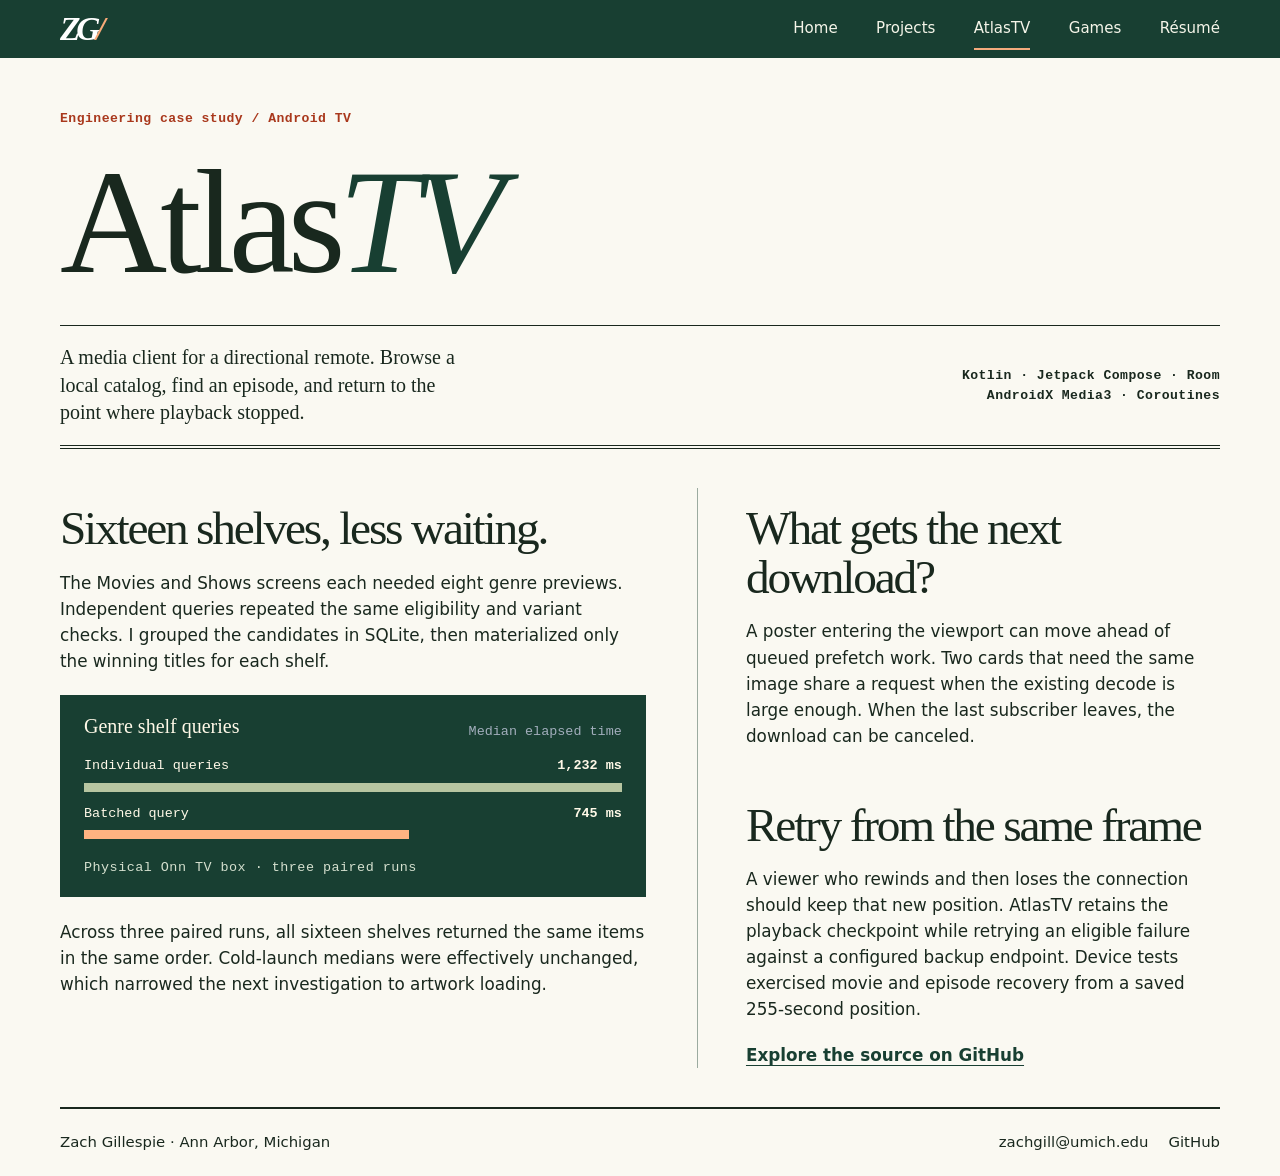
==== atlas.html @ 31c82d28 "Redesign portfolio and feature AtlasTV and games" ====
<!doctype html><html lang="en"><head><meta charset="utf-8"><meta name="viewport" content="width=device-width,initial-scale=1"><title>AtlasTV | Zach Gillespie</title><meta name="description" content="Software projects and playable games by Zach Gillespie, University of Michigan computer science."><link rel="stylesheet" href="style.css"><link rel="stylesheet" href="edition.css"></head><body><a class="skip" href="#main">Skip to content</a><header class="site-header"><div class="nav-wrap"><a class="wordmark" href="index.html">ZG<span>/</span></a><nav aria-label="Main navigation"><a href="index.html">Home</a><a href="projects.html">Projects</a><a href="atlas.html" aria-current="page">AtlasTV</a><a href="metroid.html">Games</a><a href="resume.html">Résumé</a></nav></div></header><main id="main" class="folio"><section class="mast"><p class="rubric">Engineering case study / Android TV</p><h1>Atlas<em>TV</em></h1><div class="mastbase"><p>A media client for a directional remote. Browse a local catalog, find an episode, and return to the point where playback stopped.</p><p>Kotlin · Jetpack Compose · Room<br>AndroidX Media3 · Coroutines</p></div></section><section class="spread"><article class="leadstory"><h2>Sixteen shelves, less waiting.</h2><p>The Movies and Shows screens each needed eight genre previews. Independent queries repeated the same eligibility and variant checks. I grouped the candidates in SQLite, then materialized only the winning titles for each shelf.</p><figure class="timechart"><figcaption>Genre shelf queries <span>Median elapsed time</span></figcaption><div class="measure"><label>Individual queries</label><b>1,232 ms</b><i></i></div><div class="measure faster"><label>Batched query</label><b>745 ms</b><i></i></div><small>Physical Onn TV box · three paired runs</small></figure><p>Across three paired runs, all sixteen shelves returned the same items in the same order. Cold-launch medians were effectively unchanged, which narrowed the next investigation to artwork loading.</p></article><article class="gamesstory"><h2>What gets the next download?</h2><p>A poster entering the viewport can move ahead of queued prefetch work. Two cards that need the same image share a request when the existing decode is large enough. When the last subscriber leaves, the download can be canceled.</p><h2>Retry from the same frame</h2><p>A viewer who rewinds and then loses the connection should keep that new position. AtlasTV retains the playback checkpoint while retrying an eligible failure against a configured backup endpoint. Device tests exercised movie and episode recovery from a saved 255-second position.</p><a class="inklink" href="https://github.com/Zachgille/AtlasTV">Explore the source on GitHub</a></article></section></main><footer class="foliofoot"><span>Zach Gillespie · Ann Arbor, Michigan</span><a href="mailto:zachgill@umich.edu">zachgill@umich.edu</a><a href="https://github.com/Zachgille">GitHub</a></footer></body></html>
---- style.css ----
:root{color-scheme:dark;--bg:#101419;--panel:#161d25;--text:#edf1f5;--muted:#a2aebc;--accent:#73d5ef;--line:#303c49;--mono:Consolas,'Courier New',monospace}*{box-sizing:border-box}html{scroll-behavior:smooth;scroll-padding-top:115px}body{margin:0;background:var(--bg);color:var(--text);font:16px/1.45 'Segoe UI',Arial,sans-serif}a{color:inherit;text-decoration:none}a:hover{color:var(--accent)}button{font:inherit}a,button{touch-action:manipulation}a:focus-visible,button:focus-visible{outline:2px solid var(--accent);outline-offset:6px}img{display:block;max-width:100%;height:auto}p{margin:0 0 1.25rem}h1,h2,h3{line-height:1.08;letter-spacing:-.045em;margin:0 0 1.3rem;font-weight:600}h1{font-size:clamp(2.6rem,5.5vw,5.1rem)}h2{font-size:clamp(2rem,3.4vw,3rem)}h3{font-size:1.35rem;letter-spacing:-.025em}ul{padding-left:1.2rem}li{margin-bottom:.65rem}code{font: .88em var(--mono);color:var(--accent);overflow-wrap:anywhere}strong{font-weight:600}.wrap,.nav-wrap,.site-footer{width:min(1220px,calc(100% - 96px));margin:auto}.prose{max-width:54ch;text-align:justify;hyphens:auto}.lead{font-size:1.14rem;line-height:1.5;color:#c0cad5}.muted{color:#8493a3}.accent{color:var(--accent)}.eyebrow{font:11px/1.5 var(--mono);letter-spacing:.13em;color:var(--accent);text-transform:uppercase;margin-bottom:22px}.site-header{border-bottom:1px solid var(--line);background:rgba(16,20,25,.97);position:sticky;top:0;z-index:10}.nav-wrap{min-height:92px;display:flex;align-items:center;justify-content:space-between;gap:30px}.brand{display:flex;gap:13px;align-items:center;white-space:nowrap;font-size:14px;font-weight:600}.brand small{display:block;font:8px/1.8 var(--mono);letter-spacing:.13em;color:var(--muted);margin-top:2px}.monogram{font-size:29px;letter-spacing:-2px;border-right:1px solid var(--line);padding-right:14px}.monogram span{color:var(--accent)}nav{display:flex;gap:22px;align-items:center}nav a{font-size:12px;color:var(--muted);padding:9px 0;white-space:nowrap}nav a[aria-current]{color:var(--text);box-shadow:0 1px var(--accent)}.skip{position:fixed;top:-80px;left:15px;background:var(--accent);color:var(--bg);padding:12px;z-index:100}.skip:focus{top:10px}.hero{min-height:670px;display:grid;grid-template-columns:1.08fr 1fr;align-items:center;gap:36px;padding-top:65px;padding-bottom:75px}.hero h1{font-size:clamp(3rem,4.75vw,4.5rem);line-height:1.06}.hero .lead{max-width:47ch;font-size:17px;margin-top:28px}.hero-art{position:relative;border:1px solid var(--line);background:radial-gradient(ellipse at 60% 45%,#182932 0,transparent 60%),linear-gradient(#1c273366 1px,transparent 1px),linear-gradient(90deg,#1c273366 1px,transparent 1px);background-size:auto,32px 32px,32px 32px}.hero-art img{width:100%}.art-caption{display:flex;justify-content:space-between;padding:16px 20px;border-top:1px solid var(--line);font:9px var(--mono);letter-spacing:.04em;color:var(--muted)}.status-dot{display:inline-block;width:6px;height:6px;border-radius:50%;background:var(--accent);margin:0 7px 2px 0;box-shadow:0 0 15px #73d5ef55}.hero-actions{display:flex;align-items:center;gap:17px;flex-wrap:wrap;margin-top:30px}.button{display:inline-flex;align-items:center;justify-content:space-between;gap:30px;min-height:46px;padding:12px 18px;border:1px solid var(--line);background:transparent;color:var(--text);font-size:13px;cursor:pointer;transition:background .2s,transform .2s}.button:hover{transform:translateY(-2px);background:#24313b}.button.primary{background:var(--accent);border-color:var(--accent);color:#0b1922}.button.primary:hover{background:#a0e7f8;color:#0b1922}.availability{font-size:11px;color:var(--muted);margin:25px 0 0}.section-heading{display:flex;justify-content:space-between;align-items:flex-end;gap:50px;margin-bottom:36px}.section-heading>p{font-size:14px;max-width:43ch;color:var(--muted)}.section-heading h2{margin:0}.selected{padding:50px 0 90px;border-top:1px solid var(--line)}.project-list{display:grid;gap:20px}.project-card{border:1px solid var(--line);display:grid;grid-template-columns:1fr 1fr;background:var(--panel);transition:border-color .25s,transform .25s;overflow:hidden}.project-card:hover{color:var(--text);border-color:#6699ad;transform:translateY(-3px)}.card-visual{background:#121a22;display:flex;align-items:center;justify-content:center;padding:25px;border-right:1px solid var(--line)}.card-visual img{width:100%;transition:transform .3s}.project-card:hover img{transform:scale(1.025)}.card-copy{padding:34px 38px}.card-copy .eyebrow{margin-bottom:14px}.card-copy h3{font-size:25px;display:flex;justify-content:space-between;gap:14px}.card-copy h3 span{color:var(--accent);font-size:21px}.card-copy p:not(.eyebrow){color:var(--muted);max-width:46ch;font-size:14px;text-align:justify;hyphens:auto}.card-proof{color:var(--accent);font:23px var(--mono);margin:25px 0}.card-proof small{display:block;color:var(--muted);font:11px/1.6 'Segoe UI',Arial,sans-serif;margin-top:6px}.tags{display:flex;gap:7px;flex-wrap:wrap}.tags span{font:10px var(--mono);color:#b6c3d0;border:1px solid var(--line);padding:6px 9px}.about-section{display:grid;grid-template-columns:1fr 1fr;gap:60px;padding:80px 0;border-top:1px solid var(--line)}.about-copy p{color:var(--muted)}.about-copy h3{margin-top:35px}.text-link{font-size:13px;color:var(--accent);border-bottom:1px solid #426476;padding-bottom:5px}.contact-band{padding:58px 0 75px;border-top:1px solid var(--line)}.contact-band h2{font-size:clamp(2rem,4vw,3.5rem)}.site-footer{padding:40px 0 24px;border-top:1px solid var(--line);display:grid;grid-template-columns:1fr auto;gap:15px}.footer-name{font-size:18px;font-weight:600}.site-footer p{font-size:11px;color:var(--muted);margin:9px 0}.footer-links{display:flex;gap:25px;align-items:flex-start;font-size:12px}.site-footer .footer-note{grid-column:1/-1;font:9px var(--mono);margin-top:25px}.page-intro{padding:80px 0 55px}.page-intro .lead{margin-top:25px}.projects-page{padding-bottom:80px}.approach{padding:50px 0 80px;border-top:1px solid var(--line)}.three-columns{display:grid;grid-template-columns:repeat(3,1fr);gap:45px}.three-columns h2{font-size:23px;line-height:1.2;letter-spacing:-.025em}.three-columns p{font-size:14px;color:var(--muted)}.case-intro{padding:40px 0 50px}.back{display:inline-block;font-size:12px;color:var(--muted);margin-bottom:40px}.case-intro h1{max-width:1000px}.case-intro .lead{margin-bottom:30px}.metrics{display:grid;grid-template-columns:repeat(3,1fr);border-top:1px solid var(--line);border-bottom:1px solid var(--line)}.metrics>div{padding:27px 24px 29px;border-right:1px solid var(--line)}.metrics>div:first-child{padding-left:0}.metrics>div:last-child{border:0}.metrics strong{display:block;font-size:37px;font-weight:500;letter-spacing:-.035em;color:var(--accent);line-height:1.2}.metrics span{display:block;font-size:11px;color:var(--muted);margin-top:9px}.case-section{padding:65px 0;border-bottom:1px solid var(--line)}.two-columns{display:grid;grid-template-columns:1fr 1fr;gap:70px}.two-columns p{color:var(--muted);font-size:15px}.evidence-box{background:var(--panel);border:1px solid var(--line);padding:32px;align-self:start}.clean-list{list-style:none;padding:0;font-size:13px;color:var(--muted);margin:25px 0}.clean-list li{border-top:1px solid var(--line);padding:12px 0;margin:0}.explorer{margin-top:32px;border:1px solid var(--line);background:#141c24}.step-grid{display:grid;grid-template-columns:repeat(4,1fr);border-bottom:1px solid var(--line)}.step{position:relative;text-align:left;background:transparent;border:0;border-right:1px solid var(--line);padding:22px 24px;cursor:pointer;color:var(--muted);transition:background .2s}.step:last-child{border-right:0}.step span{font:10px var(--mono);color:#7c96a7;display:block;margin-bottom:18px}.step strong{font-size:19px;display:block}.step small{font:10px var(--mono);display:block;margin-top:6px}.step:hover,.step[aria-pressed=true]{background:#21333d;color:var(--text)}.step[aria-pressed=true]{box-shadow:inset 0 -2px var(--accent)}.step-content{padding:32px;min-height:235px}.step-panel .eyebrow{margin-bottom:15px}.step-panel p:last-child{margin:0;color:var(--muted);max-width:65ch;font-size:15px}.benchmark{margin:0 0 35px;padding:35px;background:var(--panel);border:1px solid var(--line)}figcaption{font-size:14px;margin-bottom:24px}figcaption span{display:block;font:10px var(--mono);color:var(--muted);margin-top:8px}.bar-row{display:grid;grid-template-columns:100px 1fr;align-items:center;gap:20px;margin:18px 0}.bar-row>span{font-size:12px;color:var(--muted)}.bar-track{background:#1d2833}.bar{height:44px;width:var(--bar);min-width:100px;padding:9px 14px;font:21px var(--mono)}.bar small{font-size:11px}.bar.before{background:#4a5c70}.bar.after{background:var(--accent);color:#102530}.chart-note{font-size:11px!important;color:var(--muted);max-width:85ch;text-align:left;margin:25px 0 0}.source-note{border-left:2px solid #416a80;padding-left:25px;align-self:start}.source-note h3{font-size:17px;letter-spacing:0}.source-note p,.source-note a{font-size:12px}.source-note a{color:var(--accent);text-decoration:underline}.case-end{display:flex;justify-content:space-between;gap:25px;padding:35px 0 70px;font-size:12px;color:var(--accent)}.wide-visual{background:var(--panel);border:1px solid var(--line);margin:30px 0;padding:20px 40px}.wide-visual img{width:100%;max-width:760px;margin:auto}.wide-visual figcaption{margin:0 auto;max-width:75ch;color:var(--muted);font-size:11px}.objectives{margin:25px 0 0}.objectives dt{font-size:13px;color:var(--accent)}.objectives dd{font-size:13px;color:var(--muted);margin:7px 0 20px}.objectives dd:last-child{margin-bottom:0}.evaluation{display:grid;grid-template-columns:2fr 1fr 1fr;border:1px solid var(--line);background:var(--panel)}.dataset-chart{margin:0;padding:30px}.dataset-chart figcaption{font-weight:600}.split-bar{height:22px;display:flex;gap:3px}.train{background:var(--accent)}.holdout{background:#8291f0}.chart-legend{display:flex;justify-content:space-between;gap:15px;margin-top:18px;font-size:11px;color:var(--muted)}.chart-legend i{display:inline-block;width:7px;height:7px;margin-right:7px}.train-key{background:var(--accent)}.holdout-key{background:#8291f0}.chart-legend strong{display:block;font:20px var(--mono);color:var(--text);margin:5px 0 0 14px}.score{border-left:1px solid var(--line);padding:30px 20px;display:flex;flex-direction:column;justify-content:center}.score>span,.score small{font-size:11px;color:var(--muted)}.score strong{font:31px var(--mono);color:var(--accent);margin:12px 0}.resume-header{padding:60px 0 40px;display:flex;align-items:center;justify-content:space-between;gap:20px}.resume-header h1{font-size:clamp(2.7rem,5vw,4.5rem)}.resume-header .lead{font-size:15px}.resume-links{display:flex;gap:24px;color:var(--accent);font-size:12px}.resume{padding-bottom:60px}.resume-section{border-top:1px solid var(--line);padding:35px 0;display:grid;grid-template-columns:230px 1fr;gap:40px;scroll-margin-top:110px}.resume-section>h2{font-size:14px;letter-spacing:.025em;color:var(--accent);line-height:1.4}.resume-section h3{font-size:20px;line-height:1.25}.resume-section p,.resume-section li,.skills{font-size:14px;color:#b9c4d0}.resume-section li{max-width:75ch;text-align:justify;hyphens:auto}.entry-meta{display:flex;justify-content:space-between;gap:20px}.entry-meta span{color:var(--muted);font-size:12px;white-space:nowrap}.entry-tech{font:11px/1.6 var(--mono)!important;color:var(--muted)!important}.skills{display:grid;grid-template-columns:125px 1fr;gap:13px 20px;margin:0}.skills dt{color:var(--muted)}.skills dd{margin:0}.resume-entry{padding-bottom:24px;margin-bottom:30px;border-bottom:1px solid var(--line);scroll-margin-top:115px}.resume-entry:last-child{padding:0;margin:0;border:0}.resume-entry h3 a:hover{text-decoration:underline}.print-button{white-space:nowrap}[hidden]{display:none!important}
@media(min-width:1500px){.hero{min-height:740px}}
@media(max-width:1120px){.wrap,.nav-wrap,.site-footer{width:calc(100% - 60px)}.nav-wrap{gap:20px}nav{gap:14px}nav a{font-size:11px}.brand>span:last-child{display:none}.hero{gap:25px;min-height:610px}.hero h1{font-size:clamp(2.8rem,5vw,4rem)}.two-columns{gap:40px}.card-copy{padding:30px}.score strong{font-size:26px}}
@media(max-width:760px){html{scroll-padding-top:150px}.wrap,.nav-wrap,.site-footer{width:calc(100% - 36px)}.nav-wrap{display:block;padding:14px 0 10px}.brand>span:last-child{display:block}.brand{margin-bottom:13px}.monogram{font-size:25px}.brand small{font-size:7px}nav{display:grid;grid-template-columns:repeat(3,1fr);gap:3px 12px}nav a{font-size:11px;padding:5px 0;text-align:center}.hero{grid-template-columns:1fr;padding:48px 0 45px;gap:38px;min-height:0}.hero h1{font-size:clamp(2.7rem,8.7vw,4rem)}.hero .lead{font-size:16px}.hero-art{max-width:560px}.section-heading{display:block}.section-heading>p{margin-top:25px;max-width:54ch}.selected{padding-top:40px;padding-bottom:45px}.project-card{grid-template-columns:1fr}.card-visual{border-right:0;border-bottom:1px solid var(--line);padding:15px}.card-visual img{max-height:280px;width:100%}.card-copy{padding:26px}.card-copy h3{font-size:24px}.card-proof{font-size:22px}.about-section,.two-columns{grid-template-columns:1fr;gap:30px}.about-section{padding:45px 0}.contact-band{padding:40px 0 45px}.site-footer{grid-template-columns:1fr;gap:20px}.footer-links{gap:30px}.page-intro{padding:45px 0 30px}.three-columns{grid-template-columns:1fr;gap:20px}.projects-page{padding-bottom:45px}.approach{padding:40px 0}.case-intro{padding-top:25px}.case-intro h1{font-size:clamp(2.4rem,9vw,4rem)}.back{margin-bottom:32px}.metrics>div{padding:20px 10px}.metrics strong{font-size:clamp(19px,5.2vw,30px)}.metrics span{font-size:10px}.case-section{padding:40px 0}.step-grid{grid-template-columns:1fr 1fr}.step{padding:18px;border-bottom:1px solid var(--line)}.step:nth-child(2){border-right:0}.step span{margin-bottom:9px}.step strong{font-size:18px}.step-content{padding:24px;min-height:280px}.benchmark{padding:22px 18px}.bar-row{grid-template-columns:75px 1fr;gap:10px}.bar-row>span{font-size:10px}.bar{font-size:18px;padding-left:10px;min-width:84px}.evidence-box{padding:24px}.wide-visual{padding:15px}.evaluation{grid-template-columns:1fr 1fr}.dataset-chart{grid-column:1/-1;padding:24px}.score{border-top:1px solid var(--line);padding:24px}.score:nth-child(2){border-left:0}.case-end{flex-direction:column;padding:30px 0 45px}.resume-header{display:block;padding:40px 0 30px}.print-button{margin-top:24px}.resume-section{grid-template-columns:1fr;gap:12px;padding:28px 0}.resume-section>h2{margin-bottom:12px}.entry-meta{display:block}.entry-meta span{display:block;margin-top:7px}.skills{grid-template-columns:100px 1fr;gap:15px}.resume-section li{font-size:13px}.prose{max-width:54ch}}
@media(prefers-reduced-motion:reduce){html{scroll-behavior:auto}*,*::before,*::after{animation:none!important;transition:none!important}.project-card:hover,.button:hover,.project-card:hover img{transform:none}}
@media print{@page{size:A4;margin:16mm}html{scroll-behavior:auto}body{background:white;color:#16202b;font-size:10pt;line-height:1.4;print-color-adjust:exact;-webkit-print-color-adjust:exact}.wrap,.nav-wrap,.site-footer{width:100%}.site-header{position:static;background:white;border-color:#ccd2d8}.nav-wrap{display:flex;min-height:40px;padding:0 0 10px}.brand>span:last-child{display:block}nav{display:none}.brand{color:#16202b}.brand small,.muted,.lead,.prose,.chart-note,.entry-tech{color:#374757!important}.skip,.print-button,.hero-actions,.back,.case-end{display:none}.hero{display:grid;grid-template-columns:1.2fr 1fr;min-height:0;padding:30px 0;gap:22px}.hero h1,h1,.case-intro h1,.resume-header h1{font-size:30pt}.hero .lead,.lead{font-size:10pt}h2{font-size:22pt}h3{font-size:14pt}.hero-art{background:#101820}.eyebrow{color:#276176;font-size:8pt;margin-bottom:12px}.availability{color:#374757;font-size:8pt}.section-heading{margin-bottom:20px;gap:25px}.section-heading>p{font-size:9pt}.selected,.about-section,.contact-band,.case-section,.approach{padding:25px 0}.project-card{grid-template-columns:1fr 1fr;break-inside:avoid;background:#f3f5f7;color:#16202b;border-color:#bdc7d1;margin-bottom:10px}.project-list{gap:8px}.card-visual{background:#121a22;padding:10px}.card-copy{padding:20px}.card-copy h3{font-size:17pt}.card-copy p:not(.eyebrow){font-size:9pt;color:#374757}.card-proof{color:#21637b;font-size:17pt;margin:14px 0}.card-proof small{color:#374757}.tags span{color:#374757;border-color:#aab6c1;font-size:7pt}.about-section,.two-columns{gap:30px}.about-copy p,.two-columns p,.three-columns p{font-size:10pt;color:#374757}.page-intro,.case-intro,.resume-header{padding:25px 0}.projects-page{padding-bottom:15px}.metrics>div{padding:16px}.metrics strong{color:#21637b;font-size:24pt}.metrics span{color:#374757}.explorer{background:#f5f7f9;border-color:#bdc7d1;break-inside:avoid}.step-grid{display:none}.step-content{display:grid;grid-template-columns:1fr 1fr;gap:20px;padding:22px;min-height:0}.step-panel[hidden]{display:block!important}.step-panel p:last-child{font-size:9pt;color:#374757}.step-panel h3{font-size:13pt}.evidence-box,.benchmark,.evaluation{background:#f1f4f6;border-color:#bdc7d1;break-inside:avoid}.evidence-box{padding:22px}.clean-list,.objectives dd,.objectives dt{color:#374757}.benchmark{padding:22px}.benchmark figcaption span{color:#374757}.bar-row>span{color:#374757}.bar-track{background:#e2e8ec}.bar.before{color:white}.bar.after{background:#59b9d5}.source-note p{font-size:9pt;color:#374757}.source-note a,.accent,.text-link{color:#21637b}.wide-visual{background:#121a22;break-inside:avoid}.wide-visual img{max-height:205px;width:auto;margin:auto}.wide-visual figcaption{color:#d0dae3;font-size:8pt}.evaluation{grid-template-columns:2fr 1fr 1fr}.score{padding:20px 15px}.score strong{font-size:21pt;color:#21637b}.score span,.score small,.chart-legend,.chart-legend strong{color:#374757}.dataset-chart{padding:22px}.three-columns{gap:25px}.three-columns h2{font-size:15pt}.resume-header .lead{font-size:10pt}.resume-links{font-size:9pt;color:#21637b}.resume-section{grid-template-columns:135px 1fr;gap:20px;padding:20px 0}.resume-section>h2{color:#21637b;font-size:11pt}.resume-section h3{font-size:13pt}.resume-section p,.resume-section li,.skills{font-size:9pt;color:#374757}.resume-entry{break-inside:avoid;margin-bottom:20px;padding-bottom:12px}.entry-meta{display:block}.entry-meta span{display:block;font-size:9pt;color:#374757}.skills dt{color:#374757}.site-footer{padding:20px 0;break-inside:avoid}.site-footer p,.site-footer .footer-note{color:#374757;font-size:8pt}.footer-links{font-size:9pt}.site-footer .footer-note{margin-top:5px}h1,h2,h3{break-after:avoid}p{orphans:3;widows:3}a{color:inherit}code{color:#21637b}}
---- edition.css ----
/* Editorial masthead, project spreads and shared case-study typography. */
:root{--paper:#faf9f2;--ink:#19281e;--forest:#183f32;--rust:#a9381c;--rule:#9baba0;--book:Georgia,"Times New Roman",serif}
.site-header{position:static;background:var(--forest);border:0;color:white}.nav-wrap,.folio,.foliofoot{width:min(1160px,92%);margin:auto}.nav-wrap{min-height:58px;display:flex;justify-content:space-between;align-items:center}.wordmark{font:italic 700 2.1rem var(--book);letter-spacing:-.13em;color:#fff}.wordmark span{color:#f9aa78}.site-header nav{display:flex;flex-wrap:wrap;gap:clamp(.6rem,3vw,2.4rem)}.site-header nav a{font:500 .94rem/1.3 system-ui;color:#f5f5e9}.site-header nav a[aria-current]{box-shadow:0 2px #f4ab7d}.site-header a:focus-visible{outline-color:white}
body{background:var(--paper);color:var(--ink);font:1.05rem/1.55 system-ui,sans-serif;color-scheme:light}.folio a{color:inherit}.folio a:hover,.wordmark:hover,.inklink:hover{text-decoration:underline;text-underline-offset:.14em}.folio h1,.folio h2,.folio h3,.page-intro h1,.case-intro h1,.resume-header h1,.case-section h2,.resume-section h3{font-family:var(--book);font-weight:normal;letter-spacing:-.047em}.folio p{max-width:58ch}.mast{padding-top:clamp(2rem,4vw,4rem);border-bottom:4px double var(--ink)}.mast h1{font-size:clamp(4rem,11.6vw,9.6rem);line-height:1.02;margin:.12em 0 .18em}.mast h1 em{font-weight:400;color:var(--forest)}.byline,.rubric,.entryrow>span,.timechart small,.mastbase p+p{font:600 .82rem/1.5 ui-monospace,Consolas,monospace;letter-spacing:.035em}.byline,.rubric{color:var(--rust)}.byline,.mastbase{display:flex;justify-content:space-between;gap:2rem}.mastbase{border-top:1px solid var(--ink);padding:1.15rem 0}.mastbase p{font:1.25rem/1.38 var(--book);max-width:42ch;margin:0}.mastbase p+p{text-align:right;align-self:center}.spread{display:grid;grid-template-columns:1.12fr 1fr;padding:2.4rem 0;gap:3.2rem;border-bottom:1px solid var(--ink)}.spread article{min-width:0}.gamesstory{padding-left:3rem;border-left:1px solid var(--rule)}.spread h2,.listing>h2,.bio h2{font-size:clamp(2.1rem,3.7vw,3.4rem);line-height:1.03;margin:.35em 0}.gamesstory p+h2{margin-top:1.1em}.rubric{margin:0 0 .9rem}.picture{display:block;position:relative}.picture img{width:100%;height:auto;border:1px solid var(--ink)}.picture span{display:block;font:italic .85rem var(--book);margin-top:.4rem}.inklink,.folio a.inklink{font-weight:650;color:var(--forest);text-decoration:underline;text-underline-offset:.24em}.timechart{background:var(--forest);color:#fff9e8;padding:1.2rem 1.5rem;margin:1.35rem 0}.timechart figcaption,.measure{display:flex;justify-content:space-between;gap:.4rem;flex-wrap:wrap}.timechart figcaption{font:1.25rem var(--book);margin-bottom:1rem}.timechart figcaption span,.measure,.timechart small{font:.84rem/1.4 ui-monospace,Consolas,monospace}.measure i{height:.58rem;background:#b7c5a1;width:100%;margin-bottom:.8rem}.measure.faster i{background:#ffb381;width:60.47%;margin-right:39%}.timechart small{color:#d5e0cf}.listing{padding:2rem 0}.entryrow{display:grid;grid-template-columns:1fr 1.5fr 1.7fr;align-items:center;gap:1.2rem;border-top:1px solid var(--rule);padding:1.2rem 0}.entryrow h3,.entryrow p{margin:0}.entryrow h3{font-size:clamp(1.8rem,3vw,2.7rem)}.entryrow>span{color:var(--rust)}.entryrow:hover{background:#eef1e6}.bio{display:grid;grid-template-columns:1fr 2fr;border-top:3px double var(--ink);gap:2rem;padding:2rem 0}.foliofoot{border-top:1px solid var(--ink);display:flex;flex-wrap:wrap;gap:1.25rem;padding:1.4rem 0;font-size:.93rem}.foliofoot span{margin-right:auto}
@media screen{.wrap,.site-footer{--bg:#faf9f2;--panel:#eff1e9;--text:#19281e;--muted:#485b50;--accent:#20513e;--line:#b0bdaf}.wrap .prose{text-align:left}.wrap :is(.lead,.muted,.entry-meta,.entry-tech,.clean-list,.skills,.source-note p,.two-columns p,.three-columns p,.resume-entry li),.site-footer p,.site-footer a{color:#394e40}.wrap .eyebrow{color:var(--rust);font-size:.82rem}.case-section,.case-intro,.resume-header{border-color:var(--rule)}.wrap :is(.explorer,.evidence-box,.benchmark,.evaluation,.wide-visual,.metrics,.step-grid,.score,.dataset-chart){--bg:#101419;--panel:#161d25;--text:#edf1f5;--muted:#bac7c3;--accent:#a7e1c1;--line:#384a42;background:#1d332a;color:#f7f9ed}.wrap :is(.explorer,.benchmark,.evaluation,.metrics,.evidence-box) :is(p,li,dd,dt,small,span){color:#e0e8df}.wrap .button{background:var(--forest);color:white;border:1px solid var(--forest)}.site-footer{color:var(--ink)}.entry-meta span,.skills dt,.resume-section li{color:#405245}.site-footer .footer-name{font-family:var(--book)}}
@media(max-width:700px){.spread,.bio{display:block}.mastbase{display:grid;gap:.8rem}.mastbase p+p{text-align:left}.spread{padding:1.2rem 0}.gamesstory{border-left:0;border-top:1px solid var(--rule);padding:1.5rem 0 0;margin-top:1.5rem}.entryrow{grid-template-columns:1fr;gap:.25rem}.nav-wrap{flex-direction:row;gap:.65rem}.site-header nav{justify-content:flex-end}.site-header nav a{font-size:.87rem}.timechart{padding:1rem}.foliofoot span{flex-basis:100%}}
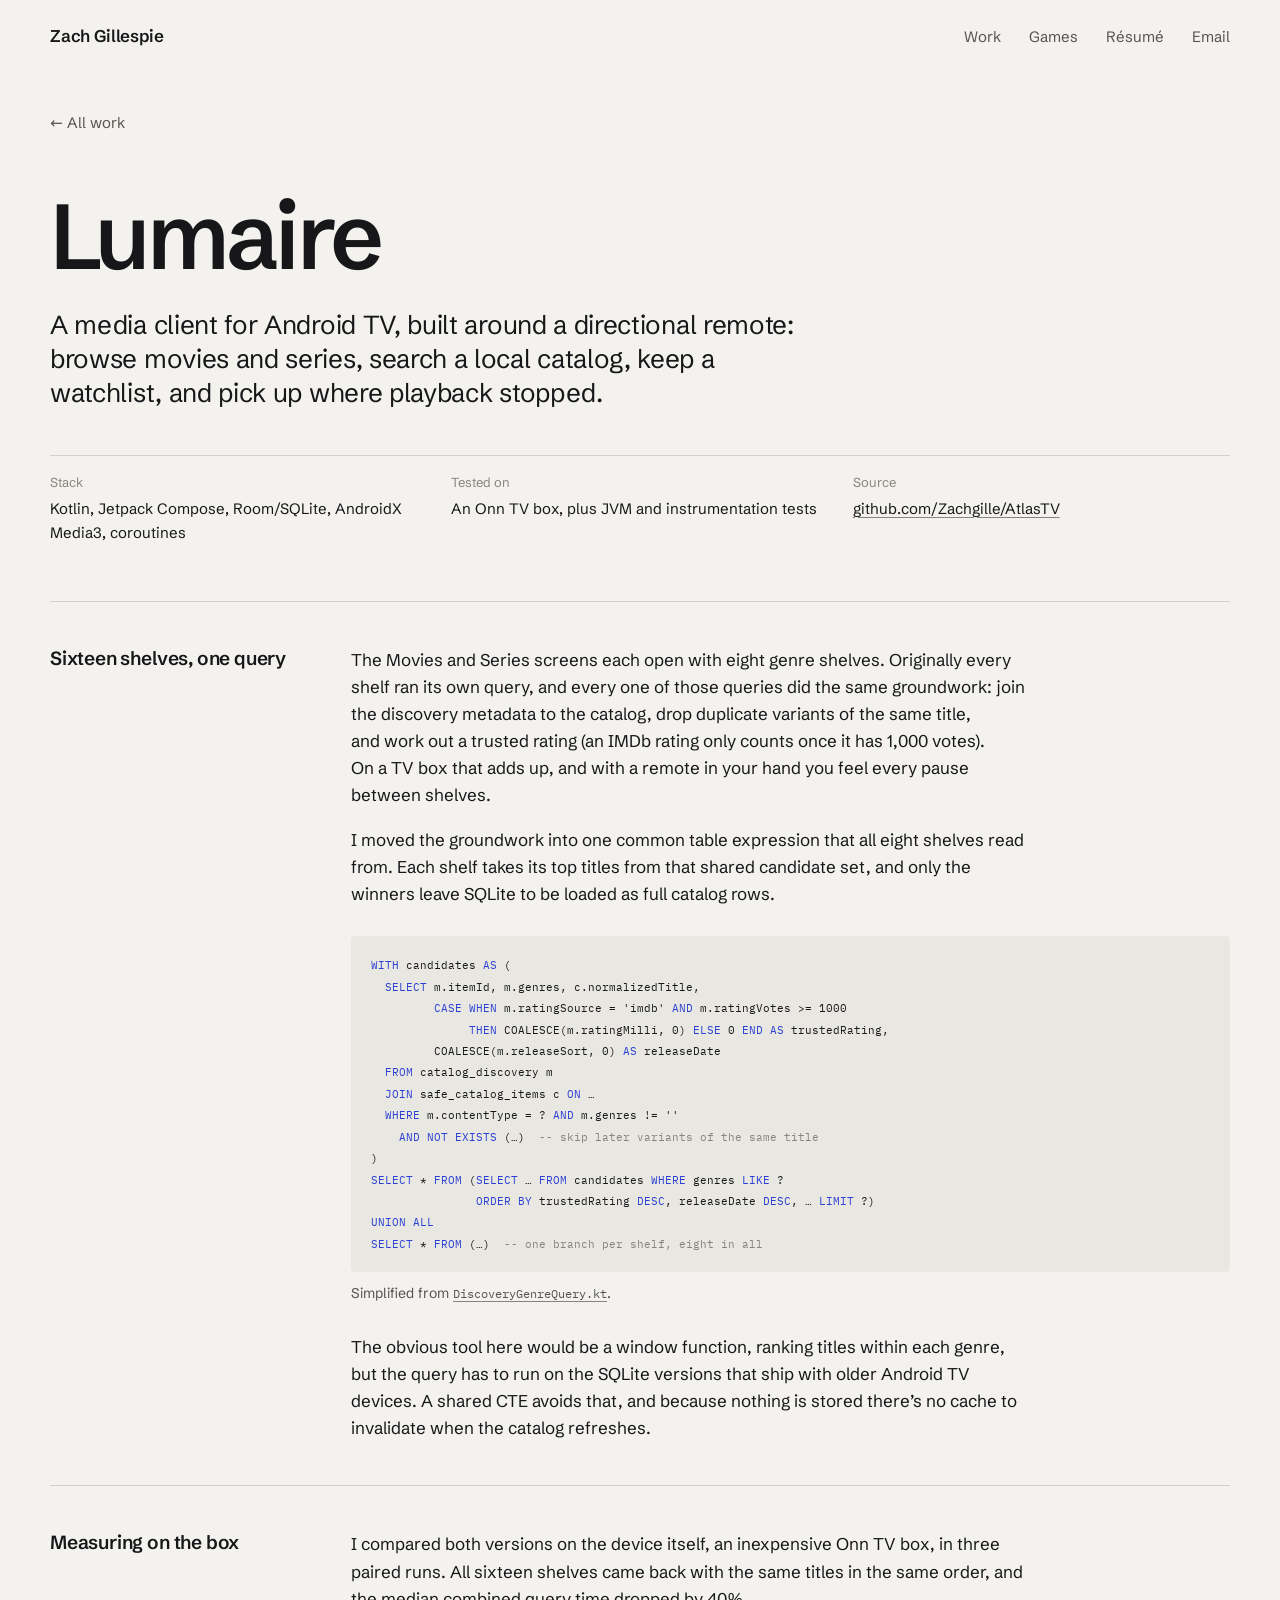
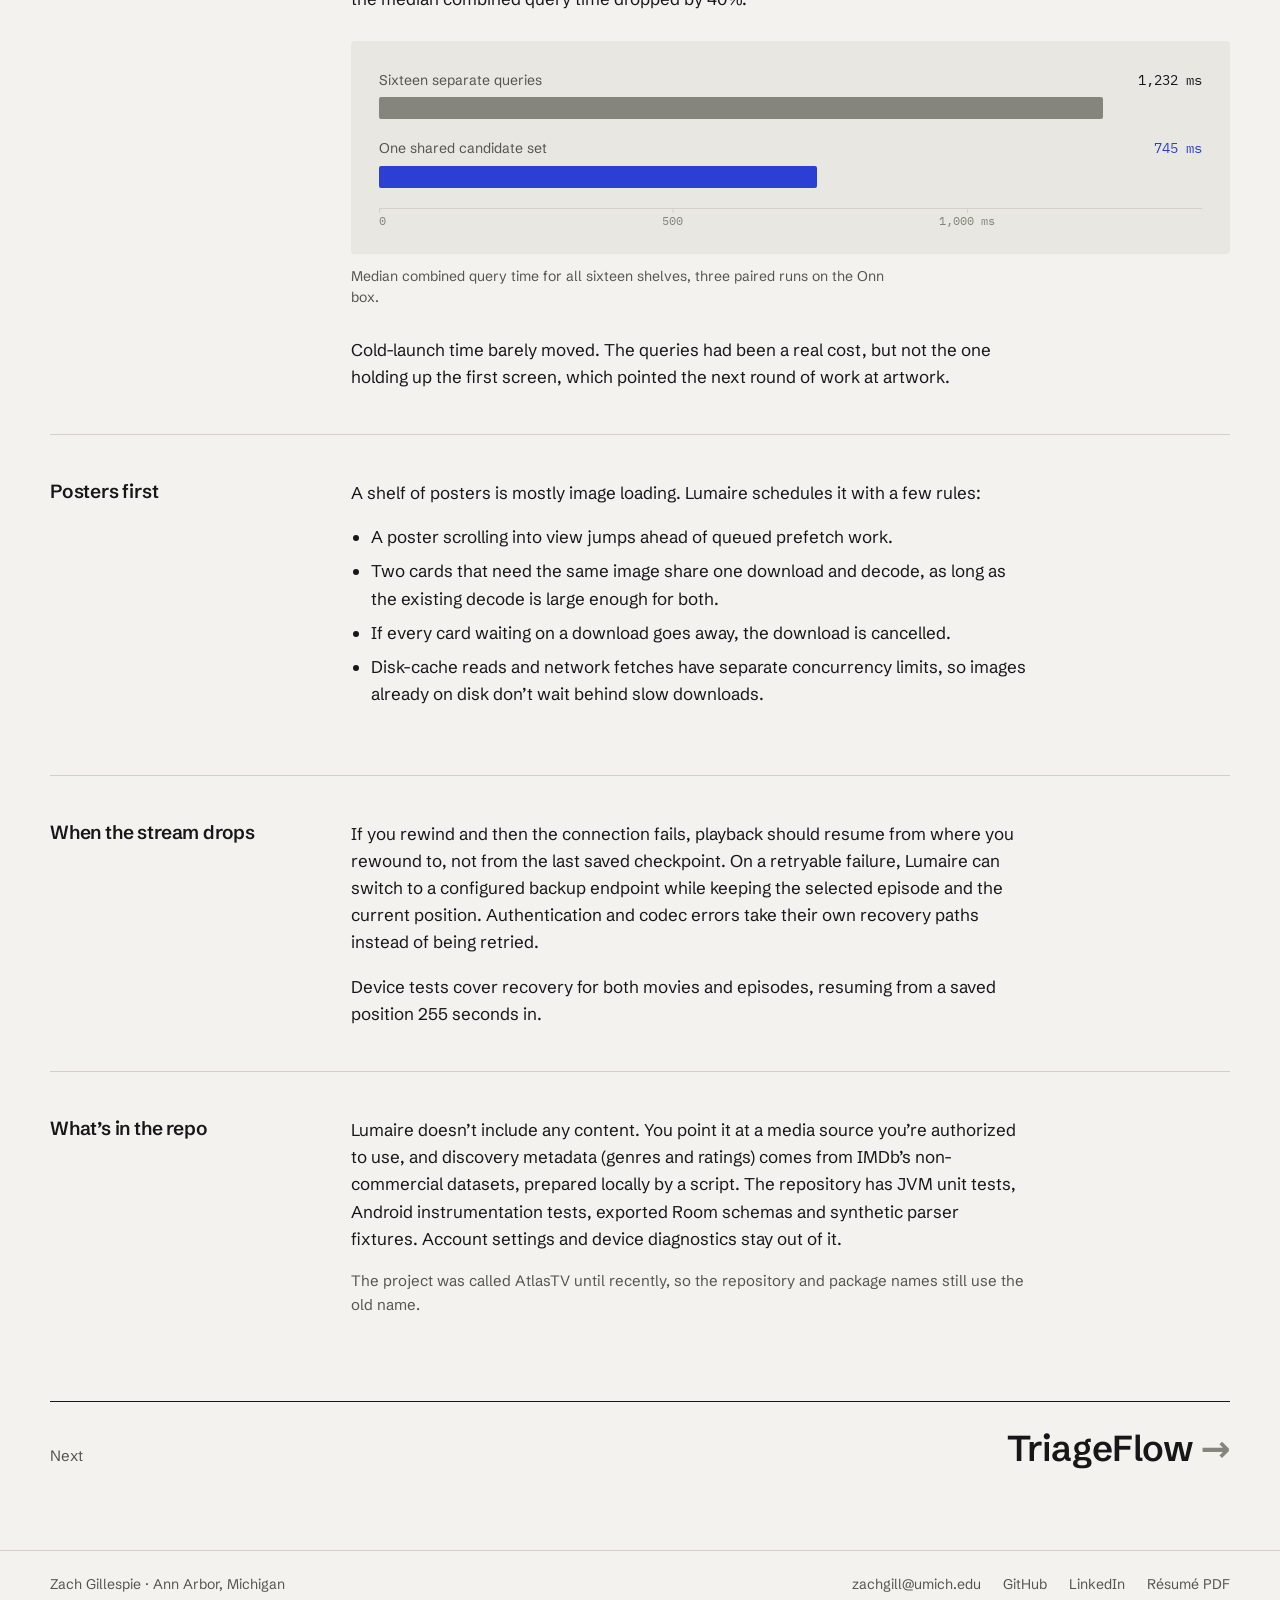
==== commit 70b51769: "Redesign the portfolio around real project evidence Replace the two competing stylesheets with one s" ====
--- a/atlas.html
+++ b/atlas.html
@@ -1 +1,12 @@
-<!doctype html><html lang="en"><head><meta charset="utf-8"><meta name="viewport" content="width=device-width,initial-scale=1"><title>AtlasTV | Zach Gillespie</title><meta name="description" content="Software projects and playable games by Zach Gillespie, University of Michigan computer science."><link rel="stylesheet" href="style.css"><link rel="stylesheet" href="edition.css"></head><body><a class="skip" href="#main">Skip to content</a><header class="site-header"><div class="nav-wrap"><a class="wordmark" href="index.html">ZG<span>/</span></a><nav aria-label="Main navigation"><a href="index.html">Home</a><a href="projects.html">Projects</a><a href="atlas.html" aria-current="page">AtlasTV</a><a href="metroid.html">Games</a><a href="resume.html">Résumé</a></nav></div></header><main id="main" class="folio"><section class="mast"><p class="rubric">Engineering case study / Android TV</p><h1>Atlas<em>TV</em></h1><div class="mastbase"><p>A media client for a directional remote. Browse a local catalog, find an episode, and return to the point where playback stopped.</p><p>Kotlin · Jetpack Compose · Room<br>AndroidX Media3 · Coroutines</p></div></section><section class="spread"><article class="leadstory"><h2>Sixteen shelves, less waiting.</h2><p>The Movies and Shows screens each needed eight genre previews. Independent queries repeated the same eligibility and variant checks. I grouped the candidates in SQLite, then materialized only the winning titles for each shelf.</p><figure class="timechart"><figcaption>Genre shelf queries <span>Median elapsed time</span></figcaption><div class="measure"><label>Individual queries</label><b>1,232 ms</b><i></i></div><div class="measure faster"><label>Batched query</label><b>745 ms</b><i></i></div><small>Physical Onn TV box · three paired runs</small></figure><p>Across three paired runs, all sixteen shelves returned the same items in the same order. Cold-launch medians were effectively unchanged, which narrowed the next investigation to artwork loading.</p></article><article class="gamesstory"><h2>What gets the next download?</h2><p>A poster entering the viewport can move ahead of queued prefetch work. Two cards that need the same image share a request when the existing decode is large enough. When the last subscriber leaves, the download can be canceled.</p><h2>Retry from the same frame</h2><p>A viewer who rewinds and then loses the connection should keep that new position. AtlasTV retains the playback checkpoint while retrying an eligible failure against a configured backup endpoint. Device tests exercised movie and episode recovery from a saved 255-second position.</p><a class="inklink" href="https://github.com/Zachgille/AtlasTV">Explore the source on GitHub</a></article></section></main><footer class="foliofoot"><span>Zach Gillespie · Ann Arbor, Michigan</span><a href="mailto:zachgill@umich.edu">zachgill@umich.edu</a><a href="https://github.com/Zachgille">GitHub</a></footer></body></html>
+<!doctype html>
+<html lang="en">
+<head>
+<meta charset="utf-8">
+<title>Moved · Zach Gillespie</title>
+<meta name="robots" content="noindex">
+<link rel="canonical" href="lumaire.html">
+<meta http-equiv="refresh" content="0; url=lumaire.html">
+<script>location.replace("lumaire.html".split("#")[0] + (location.hash || ("lumaire.html".includes("#") ? "#" + "lumaire.html".split("#")[1] : "")));</script>
+</head>
+<body><p>This page moved to <a href="lumaire.html">lumaire.html</a>.</p></body>
+</html>
